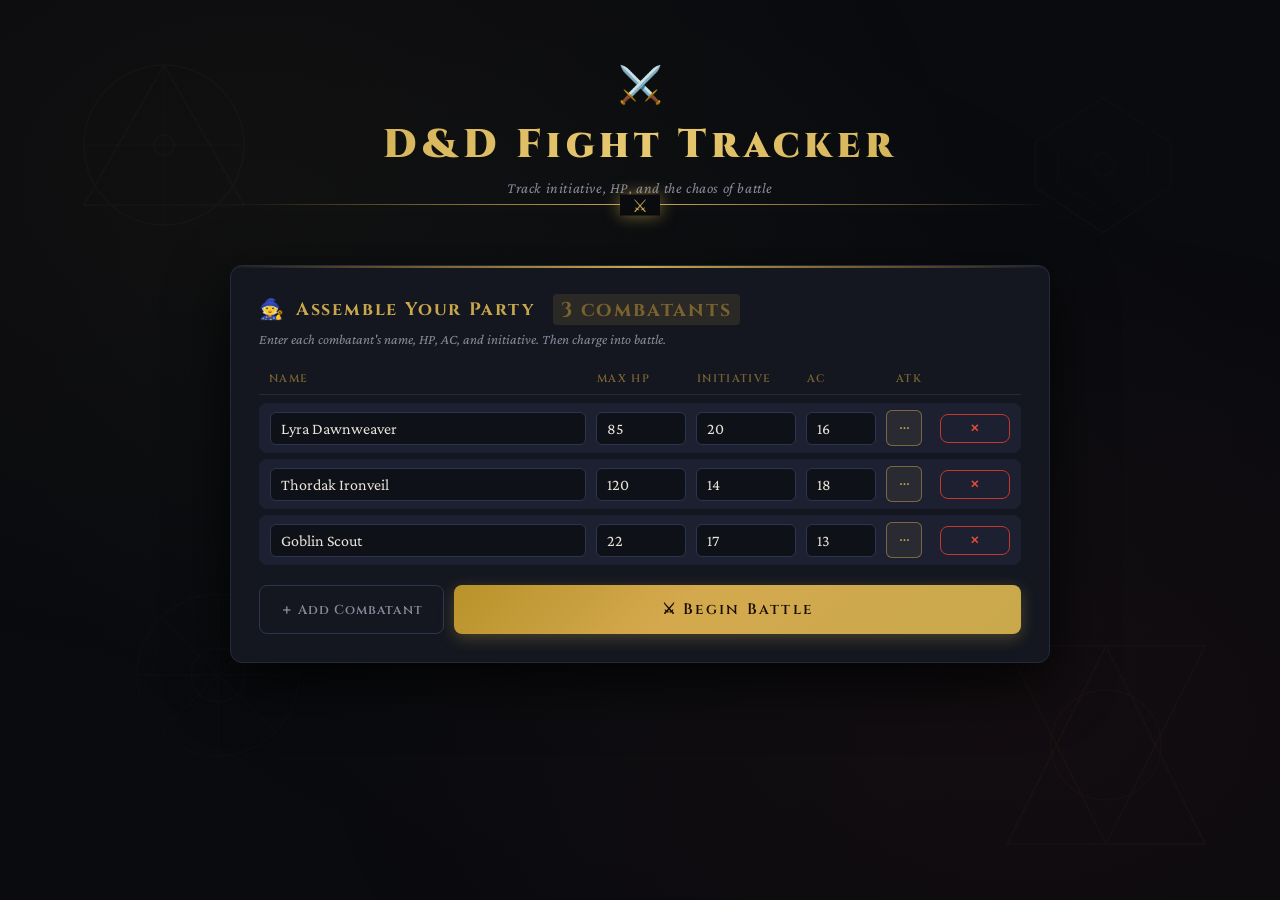
==== index.html @ e9889ac0 "webpage structure" ====
<!DOCTYPE html>
<html lang="en">
<head>
<meta charset="UTF-8">
<meta name="viewport" content="width=device-width, initial-scale=1.0">
<title>D&D Fight Tracker — Setup</title>
<link rel="preconnect" href="https://fonts.googleapis.com">
<link href="https://fonts.googleapis.com/css2?family=Cinzel:wght@400;600;700;900&family=Crimson+Pro:ital,wght@0,300;0,400;0,600;1,300;1,400&display=swap" rel="stylesheet">
<link rel="stylesheet" href="css/common.css">
<link rel="stylesheet" href="css/setup.css">
</head>
<body>

<div class="rune-bg">
  <svg viewBox="0 0 200 200" xmlns="http://www.w3.org/2000/svg">
    <circle cx="100" cy="100" r="80" fill="none" stroke="#c9a84c" stroke-width="1.5"/>
    <polygon points="100,20 180,160 20,160" fill="none" stroke="#c9a84c" stroke-width="1.5"/>
    <circle cx="100" cy="100" r="10" fill="none" stroke="#c9a84c" stroke-width="1.5"/>
    <line x1="100" y1="20" x2="100" y2="180" stroke="#c9a84c" stroke-width="0.8"/>
    <line x1="20" y1="100" x2="180" y2="100" stroke="#c9a84c" stroke-width="0.8"/>
  </svg>
  <svg viewBox="0 0 200 200" xmlns="http://www.w3.org/2000/svg">
    <polygon points="100,10 190,70 190,130 100,190 10,130 10,70" fill="none" stroke="#c9a84c" stroke-width="1.5"/>
    <polygon points="100,40 160,78 160,122 100,160 40,122 40,78" fill="none" stroke="#c9a84c" stroke-width="1"/>
    <circle cx="100" cy="100" r="15" fill="none" stroke="#c9a84c" stroke-width="1.5"/>
  </svg>
  <svg viewBox="0 0 200 200" xmlns="http://www.w3.org/2000/svg">
    <circle cx="100" cy="100" r="90" fill="none" stroke="#c9a84c" stroke-width="1"/>
    <line x1="10" y1="100" x2="190" y2="100" stroke="#c9a84c" stroke-width="1"/>
    <line x1="100" y1="10" x2="100" y2="190" stroke="#c9a84c" stroke-width="1"/>
    <line x1="37" y1="37" x2="163" y2="163" stroke="#c9a84c" stroke-width="1"/>
    <line x1="163" y1="37" x2="37" y2="163" stroke="#c9a84c" stroke-width="1"/>
    <circle cx="100" cy="100" r="30" fill="none" stroke="#c9a84c" stroke-width="1"/>
  </svg>
  <svg viewBox="0 0 200 200" xmlns="http://www.w3.org/2000/svg">
    <polygon points="100,10 190,190 10,190" fill="none" stroke="#c9a84c" stroke-width="1.5"/>
    <polygon points="100,190 10,10 190,10" fill="none" stroke="#c9a84c" stroke-width="1.5"/>
    <circle cx="100" cy="100" r="50" fill="none" stroke="#c9a84c" stroke-width="1"/>
  </svg>
</div>

<div id="app">
  <header class="app-header">
    <span class="sigil">⚔️</span>
    <h1>D&D Fight Tracker</h1>
    <p>Track initiative, HP, and the chaos of battle</p>
    <div class="divider"></div>
  </header>

  <div id="view-setup" class="view active">
    <div class="panel">
      <div class="panel-title">
        <span>🧙</span> Assemble Your Party
        <span id="char-count-badge" class="char-count-badge">0 combatants</span>
      </div>
      <div class="panel-sub">Enter each combatant's name, HP, AC, and initiative. Then charge into battle.</div>

      <div class="char-table-head">
        <span>Name</span>
        <span>Max HP</span>
        <span>Initiative</span>
        <span>AC</span>
        <span style="text-align:center;">Atk</span>
        <span></span>
      </div>

      <div id="char-rows" class="char-rows"></div>

      <div class="btn-row">
        <button class="btn btn-ghost" onclick="addCharRow()">＋ Add Combatant</button>
        <button class="btn btn-gold btn-wide" onclick="startFight()" style="flex:1;">
          ⚔ Begin Battle
        </button>
      </div>
    </div>
  </div>

  <div id="view-attacks" class="view">
    <div class="panel">
      <button class="attacks-back-btn" onclick="closeAttacksView()">← Back to Party</button>
      <div class="panel-title"><span>🗡</span> Attacks for <span id="attacks-char-name" style="color:var(--gold2); font-style:italic;"></span></div>
      <div class="panel-sub">Define attacks with dice rolls. Each attack rolls its dice and adds the bonus.</div>

      <div id="attack-list" class="attack-list"></div>

      <button class="btn btn-ghost" onclick="addAttackRow()">＋ Add Attack</button>
    </div>
  </div>
</div>

<div class="toast" id="toast"></div>

<script src="js/common.js"></script>
<script src="js/setup.js"></script>
</body>
</html>
---- css/common.css ----
/* --- DESIGN SYSTEM: Colors, Fonts, & Globals --- */
:root {
  --bg: #0a0b0f;
  --bg2: #0f1118;
  --surface: #141720;
  --surface2: #1c2030;
  --border: #252a3a;
  --border2: #2e3450;
  --gold: #c9a84c;
  --gold2: #e8c870;
  --gold-dim: #7a6230;
  --crimson: #c0392b;
  --crimson2: #e74c3c;
  --emerald: #1a6b4a;
  --emerald2: #27ae60;
  --text: #e8e4d8;
  --text-muted: #8a8a9a;
  --text-dim: #555570;
  --hp-bar: #27ae60;
  --hp-low: #f39c12;
  --hp-crit: #c0392b;
  --shadow: 0 20px 60px rgba(0,0,0,0.8);
  --glow-gold: 0 0 20px rgba(201,168,76,0.3);
  --glow-crimson: 0 0 20px rgba(192,57,43,0.4);
}

* { box-sizing: border-box; margin: 0; padding: 0; }

body {
  background: var(--bg);
  color: var(--text);
  font-family: 'Crimson Pro', Georgia, serif;
  font-size: 17px;
  min-height: 100vh;
  overflow-x: hidden;
}

body::before {
  content: '';
  position: fixed; inset: 0;
  background:
    radial-gradient(ellipse at 20% 20%, rgba(201,168,76,0.04) 0%, transparent 50%),
    radial-gradient(ellipse at 80% 80%, rgba(192,57,43,0.05) 0%, transparent 50%),
    radial-gradient(ellipse at 50% 50%, rgba(26,107,74,0.03) 0%, transparent 70%);
  pointer-events: none;
  z-index: 0;
}

.rune-bg {
  position: fixed; inset: 0;
  pointer-events: none;
  z-index: 0;
  overflow: hidden;
}

.rune-bg svg {
  position: absolute;
  opacity: 0.03;
  animation: runeFloat 20s ease-in-out infinite;
}

.rune-bg svg:nth-child(1) { top: 5%; left: 5%; width: 200px; animation-delay: 0s; }
.rune-bg svg:nth-child(2) { top: 10%; right: 8%; width: 150px; animation-delay: -7s; }
.rune-bg svg:nth-child(3) { bottom: 15%; left: 10%; width: 180px; animation-delay: -14s; }
.rune-bg svg:nth-child(4) { bottom: 5%; right: 5%; width: 220px; animation-delay: -3s; }

@keyframes runeFloat {
  0%, 100% { transform: translateY(0) rotate(0deg); opacity: 0.03; }
  50% { transform: translateY(-20px) rotate(5deg); opacity: 0.06; }
}

#app {
  position: relative;
  z-index: 1;
  max-width: 860px;
  margin: 0 auto;
  padding: 24px 20px 60px;
  min-height: 100vh;
}

.app-header {
  text-align: center;
  padding: 40px 0 32px;
  animation: fadeDown 0.6s ease both;
}

.app-header .sigil {
  font-size: 36px;
  margin-bottom: 12px;
  display: block;
  animation: sigil-pulse 3s ease-in-out infinite;
}

@keyframes sigil-pulse {
  0%, 100% { filter: drop-shadow(0 0 6px rgba(201,168,76,0.5)); }
  50% { filter: drop-shadow(0 0 18px rgba(201,168,76,0.9)); }
}

.app-header h1 {
  font-family: 'Cinzel', serif;
  font-size: clamp(24px, 5vw, 40px);
  font-weight: 900;
  letter-spacing: 0.12em;
  background: linear-gradient(135deg, var(--gold) 0%, var(--gold2) 50%, var(--gold) 100%);
  -webkit-background-clip: text;
  -webkit-text-fill-color: transparent;
  background-clip: text;
  text-shadow: none;
  margin-bottom: 8px;
}

.app-header p {
  color: var(--text-muted);
  font-style: italic;
  font-size: 15px;
  letter-spacing: 0.04em;
}

.divider {
  width: 100%;
  height: 1px;
  background: linear-gradient(90deg, transparent, var(--gold-dim), var(--gold), var(--gold-dim), transparent);
  margin: 8px 0 28px;
  position: relative;
}

.divider::after {
  content: '⚔';
  position: absolute;
  left: 50%;
  top: 50%;
  transform: translate(-50%, -50%);
  font-size: 18px;
  background: var(--bg);
  padding: 0 12px;
  color: var(--gold);
  filter: drop-shadow(0 0 8px rgba(201,168,76,0.6));
}

.panel {
  background: var(--surface);
  border: 1px solid var(--border);
  border-radius: 12px;
  padding: 28px;
  box-shadow: var(--shadow), inset 0 1px 0 rgba(255,255,255,0.04);
  position: relative;
  overflow: hidden;
}

.panel::before {
  content: '';
  position: absolute; top: 0; left: 0; right: 0;
  height: 2px;
  background: linear-gradient(90deg, transparent, var(--gold-dim), var(--gold), var(--gold-dim), transparent);
}

.panel-title {
  font-family: 'Cinzel', serif;
  font-size: 18px;
  font-weight: 700;
  color: var(--gold);
  letter-spacing: 0.1em;
  margin-bottom: 6px;
  display: flex;
  align-items: center;
  gap: 10px;
}

.panel-title span { font-size: 20px; }

.panel-sub {
  color: var(--text-muted);
  font-size: 14px;
  font-style: italic;
  margin-bottom: 24px;
}

@keyframes fadeDown {
  from { opacity: 0; transform: translateY(-20px); }
  to { opacity: 1; transform: translateY(0); }
}

@keyframes viewIn {
  from { opacity: 0; transform: translateY(16px) scale(0.98); }
  to { opacity: 1; transform: translateY(0) scale(1); }
}

input[type="text"], input[type="number"] {
  background: var(--bg2);
  border: 1px solid var(--border2);
  border-radius: 6px;
  color: var(--text);
  font-family: 'Crimson Pro', serif;
  font-size: 16px;
  padding: 7px 10px;
  width: 100%;
  transition: border-color 0.2s, box-shadow 0.2s, background 0.2s;
  outline: none;
}

input[type="text"]::placeholder, input[type="number"]::placeholder {
  color: var(--text-dim);
  font-style: italic;
}

input:focus {
  border-color: var(--gold-dim);
  box-shadow: 0 0 0 2px rgba(201,168,76,0.15);
  background: var(--surface);
}

input[type="number"] { -moz-appearance: textfield; appearance: textfield; }
input[type="number"]::-webkit-inner-spin-button,
input[type="number"]::-webkit-outer-spin-button { -webkit-appearance: none; }

.btn {
  font-family: 'Cinzel', serif;
  font-size: 13px;
  font-weight: 600;
  letter-spacing: 0.08em;
  border: none;
  border-radius: 8px;
  padding: 10px 20px;
  cursor: pointer;
  transition: transform 0.15s, box-shadow 0.15s, filter 0.15s;
  position: relative;
  overflow: hidden;
  white-space: nowrap;
}

.btn::after {
  content: '';
  position: absolute; inset: 0;
  background: rgba(255,255,255,0);
  transition: background 0.15s;
}

.btn:hover::after { background: rgba(255,255,255,0.06); }
.btn:active { transform: scale(0.97); }

.btn-gold {
  background: linear-gradient(135deg, #b8922a 0%, #d4a94e 40%, #c9a84c 100%);
  color: #1a0f00;
  box-shadow: 0 4px 16px rgba(201,168,76,0.3);
}

.btn-gold:hover {
  box-shadow: 0 6px 24px rgba(201,168,76,0.5);
  transform: translateY(-1px);
}

.btn-ghost {
  background: transparent;
  color: var(--text-muted);
  border: 1px solid var(--border2);
}

.btn-ghost:hover {
  color: var(--text);
  border-color: var(--gold-dim);
}

.btn-crimson {
  background: transparent;
  color: var(--crimson2);
  border: 1px solid var(--crimson);
  font-size: 12px;
  padding: 7px 14px;
}

.btn-crimson:hover {
  background: rgba(192,57,43,0.12);
  box-shadow: 0 0 12px rgba(192,57,43,0.2);
}

.btn-sm {
  font-size: 11px;
  padding: 6px 12px;
  letter-spacing: 0.06em;
}

.btn-wide {
  width: 100%;
  text-align: center;
  padding: 14px;
  font-size: 15px;
  letter-spacing: 0.15em;
}

.btn-row {
  display: flex;
  gap: 10px;
  margin-top: 20px;
  flex-wrap: wrap;
}

.char-count-badge {
  font-family: 'Cinzel', serif;
  font-size: 11px;
  background: rgba(201,168,76,0.12);
  color: var(--gold-dim);
  border-radius: 4px;
  padding: 2px 8px;
  margin-left: 8px;
  vertical-align: middle;
}

.toast {
  position: fixed;
  bottom: 30px;
  left: 50%;
  transform: translateX(-50%) translateY(80px);
  background: var(--surface2);
  border: 1px solid var(--border2);
  border-radius: 8px;
  padding: 10px 24px;
  font-family: 'Crimson Pro', serif;
  font-size: 15px;
  color: var(--text);
  z-index: 999;
  transition: transform 0.4s cubic-bezier(0.22,1,0.36,1), opacity 0.4s;
  opacity: 0;
  pointer-events: none;
  box-shadow: 0 10px 40px rgba(0,0,0,0.6);
}

.toast.show {
  transform: translateX(-50%) translateY(0);
  opacity: 1;
}

.toast.error { border-color: var(--crimson); color: var(--crimson2); }
.toast.success { border-color: var(--gold-dim); color: var(--gold); }
---- css/setup.css ----
/* ─── VIEWS (setup page only) ─── */
.view { display: none; animation: viewIn 0.5s cubic-bezier(0.22, 1, 0.36, 1) both; }
.view.active { display: block; }

/* ─── CHARACTER INPUT TABLE ─── */
.char-table-head {
  display: grid;
  grid-template-columns: 1fr 90px 100px 70px 44px 70px;
  gap: 10px;
  padding: 0 10px 8px;
  border-bottom: 1px solid var(--border);
  margin-bottom: 4px;
}

.char-table-head span {
  font-family: 'Cinzel', serif;
  font-size: 11px;
  font-weight: 600;
  color: var(--gold-dim);
  text-transform: uppercase;
  letter-spacing: 0.12em;
}

.char-rows { display: flex; flex-direction: column; gap: 6px; margin: 8px 0 20px; }

.char-row {
  display: grid;
  grid-template-columns: 1fr 90px 100px 70px 44px 70px;
  gap: 10px;
  align-items: center;
  animation: rowSlideIn 0.35s cubic-bezier(0.22, 1, 0.36, 1) both;
  background: var(--surface2);
  border-radius: 8px;
  padding: 6px 10px;
  border: 1px solid transparent;
  transition: border-color 0.2s, box-shadow 0.2s;
}

.char-row:hover { border-color: var(--border2); }

@keyframes rowSlideIn {
  from { opacity: 0; transform: translateX(-14px); }
  to { opacity: 1; transform: translateX(0); }
}

@keyframes rowSlideOut {
  from { opacity: 1; transform: translateX(0) scaleY(1); max-height: 60px; margin-bottom: 6px; }
  to { opacity: 0; transform: translateX(14px) scaleY(0); max-height: 0; margin-bottom: 0; padding: 0; }
}

.char-row.removing {
  animation: rowSlideOut 0.3s ease forwards;
  overflow: hidden;
}

.btn-dots {
  background: transparent;
  border: 1px solid var(--border2);
  border-radius: 6px;
  color: var(--gold-dim);
  font-size: 16px;
  line-height: 1;
  padding: 0;
  width: 36px;
  height: 36px;
  cursor: pointer;
  display: flex;
  align-items: center;
  justify-content: center;
  transition: all 0.2s;
  letter-spacing: -1px;
}

.btn-dots:hover {
  border-color: var(--gold-dim);
  color: var(--gold);
  background: rgba(201,168,76,0.08);
  box-shadow: 0 0 10px rgba(201,168,76,0.15);
}

.btn-dots.has-attacks {
  border-color: rgba(201,168,76,0.5);
  color: var(--gold);
  background: rgba(201,168,76,0.08);
}

/* ─── ATTACKS VIEW ─── */
.attacks-back-btn {
  display: flex;
  align-items: center;
  gap: 8px;
  background: transparent;
  border: none;
  color: var(--text-muted);
  font-family: 'Cinzel', serif;
  font-size: 12px;
  letter-spacing: 0.08em;
  cursor: pointer;
  padding: 4px 0 16px;
  transition: color 0.2s;
}

.attacks-back-btn:hover { color: var(--gold); }

.attack-list { display: flex; flex-direction: column; gap: 10px; margin: 20px 0; }

.attack-row {
  display: grid;
  grid-template-columns: 70px 1fr 80px 80px 44px;
  gap: 10px;
  align-items: center;
  background: var(--surface2);
  border: 1px solid var(--border2);
  border-radius: 8px;
  padding: 10px 12px;
  animation: rowSlideIn 0.3s cubic-bezier(0.22, 1, 0.36, 1) both;
}

.attack-row-label {
  font-family: 'Cinzel', serif;
  font-size: 10px;
  color: var(--text-dim);
  text-transform: uppercase;
  letter-spacing: 0.1em;
  margin-bottom: 4px;
}

select {
  background: var(--bg2);
  border: 1px solid var(--border2);
  border-radius: 6px;
  color: var(--text);
  font-family: 'Crimson Pro', serif;
  font-size: 16px;
  padding: 7px 10px;
  width: 100%;
  outline: none;
  cursor: pointer;
  transition: border-color 0.2s, box-shadow 0.2s;
  -webkit-appearance: none;
  appearance: none;
  background-image: url("data:image/svg+xml,%3Csvg xmlns='http://www.w3.org/2000/svg' width='12' height='8' viewBox='0 0 12 8'%3E%3Cpath d='M1 1l5 5 5-5' stroke='%238a8a9a' stroke-width='1.5' fill='none' stroke-linecap='round'/%3E%3C/svg%3E");
  background-repeat: no-repeat;
  background-position: right 10px center;
  padding-right: 30px;
}

select:focus { border-color: var(--gold-dim); box-shadow: 0 0 0 2px rgba(201,168,76,0.15); }
select option { background: #1a1628; }

@media (max-width: 600px) {
  .char-table-head { grid-template-columns: 1fr 70px 80px 56px 36px 60px; }
  .char-row { grid-template-columns: 1fr 70px 80px 56px 36px 60px; }
  .attack-row { grid-template-columns: 60px 1fr 70px 70px 36px; }
}
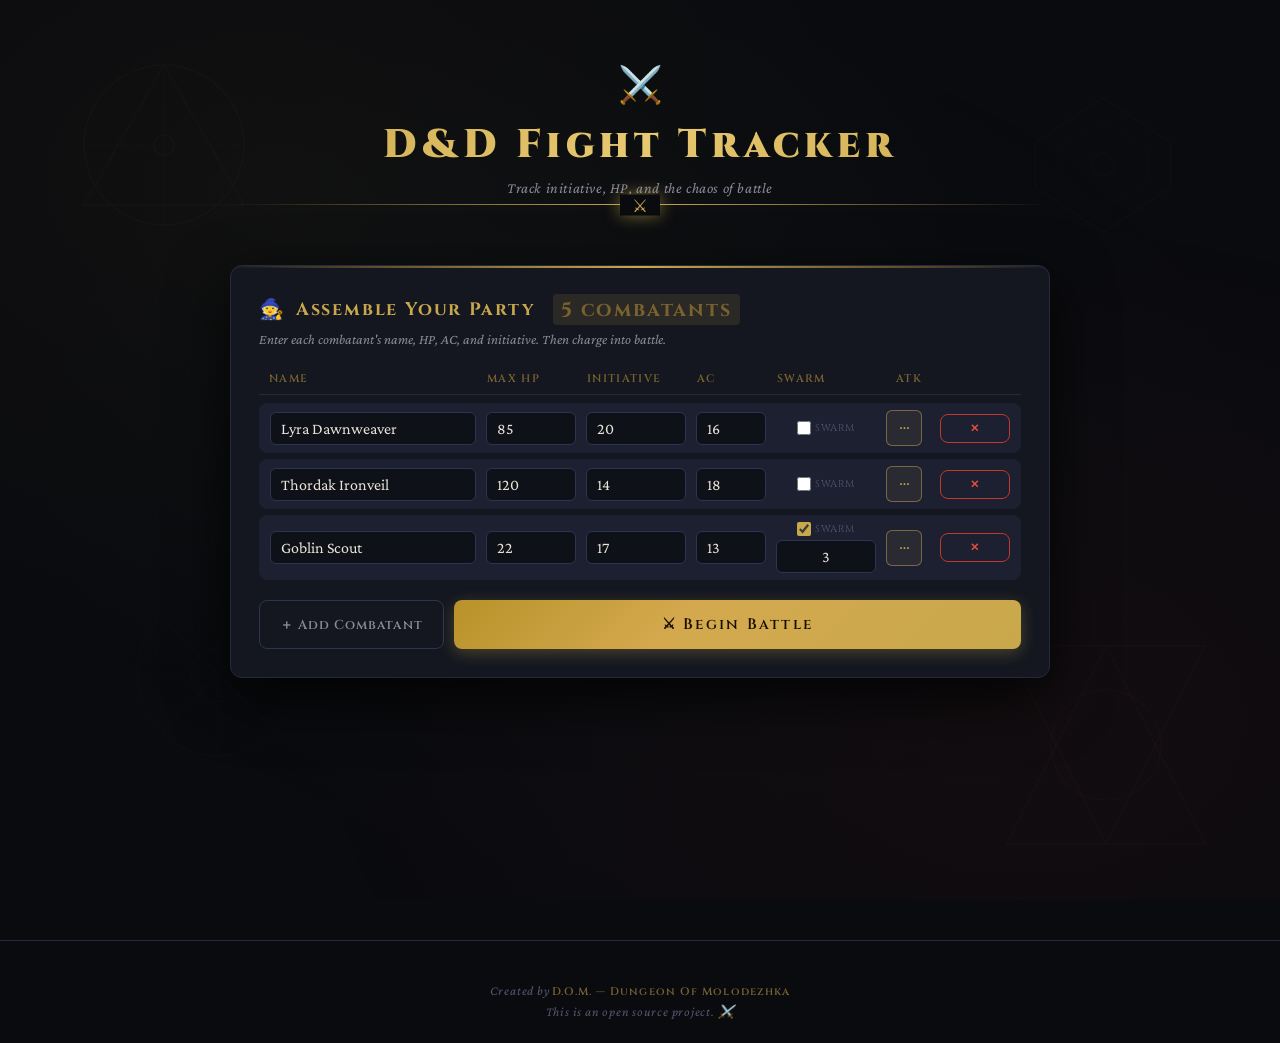
==== commit aa3d3ed9: "Adds swarm combatants feature with UI enhancements Enables users to create and manage multiple copie" ====
--- a/index.html
+++ b/index.html
@@ -60,6 +60,7 @@
         <span>Max HP</span>
         <span>Initiative</span>
         <span>AC</span>
+        <span>Swarm</span>
         <span style="text-align:center;">Atk</span>
         <span></span>
       </div>
@@ -90,6 +91,13 @@
 
 <div class="toast" id="toast"></div>
 
+<footer class="app-footer">
+  <p>
+    Created by <span class="footer-em">D.O.M. — Dungeon Of Molodezhka</span><br>
+    This is an open source project. ⚔️
+  </p>
+</footer>
+
 <script src="js/common.js"></script>
 <script src="js/setup.js"></script>
 </body>
--- a/css/common.css
+++ b/css/common.css
@@ -137,6 +137,32 @@
   filter: drop-shadow(0 0 8px rgba(201,168,76,0.6));
 }
 
+/* --- Footer / Credits --- */
+.app-footer {
+  text-align: center;
+  padding: 40px 0 20px;
+  margin-top: 40px;
+  border-top: 1px solid var(--border);
+  position: relative;
+}
+
+.app-footer p {
+  font-size: 13px;
+  color: var(--text-dim);
+  font-style: italic;
+  letter-spacing: 0.06em;
+  line-height: 1.6;
+}
+
+.app-footer .footer-em {
+  color: var(--gold-dim);
+  font-style: normal;
+  font-family: 'Cinzel', serif;
+  font-size: 11px;
+  font-weight: 600;
+  letter-spacing: 0.1em;
+}
+
 .panel {
   background: var(--surface);
   border: 1px solid var(--border);
--- a/css/setup.css
+++ b/css/setup.css
@@ -5,7 +5,7 @@
 /* ─── CHARACTER INPUT TABLE ─── */
 .char-table-head {
   display: grid;
-  grid-template-columns: 1fr 90px 100px 70px 44px 70px;
+  grid-template-columns: 1fr 90px 100px 70px 100px 44px 70px;
   gap: 10px;
   padding: 0 10px 8px;
   border-bottom: 1px solid var(--border);
@@ -25,7 +25,7 @@
 
 .char-row {
   display: grid;
-  grid-template-columns: 1fr 90px 100px 70px 44px 70px;
+  grid-template-columns: 1fr 90px 100px 70px 100px 44px 70px;
   gap: 10px;
   align-items: center;
   animation: rowSlideIn 0.35s cubic-bezier(0.22, 1, 0.36, 1) both;
@@ -82,6 +82,44 @@
   border-color: rgba(201,168,76,0.5);
   color: var(--gold);
   background: rgba(201,168,76,0.08);
+}
+
+.swarm-cell {
+  display: flex;
+  flex-direction: column;
+  align-items: center;
+  gap: 4px;
+}
+
+.swarm-check {
+  display: flex;
+  align-items: center;
+  gap: 4px;
+  font-family: 'Cinzel', serif;
+  font-size: 10px;
+  color: var(--text-dim);
+  text-transform: uppercase;
+  letter-spacing: 0.06em;
+  cursor: pointer;
+  white-space: nowrap;
+}
+
+.swarm-check input[type="checkbox"] {
+  width: 14px;
+  height: 14px;
+  accent-color: var(--gold);
+  cursor: pointer;
+}
+
+.swarm-count {
+  width: 52px;
+  text-align: center;
+  padding: 5px 4px;
+  font-size: 14px;
+}
+
+.swarm-count[hidden] {
+  display: none;
 }
 
 /* ─── ATTACKS VIEW ─── */
@@ -149,7 +187,7 @@
 select option { background: #1a1628; }
 
 @media (max-width: 600px) {
-  .char-table-head { grid-template-columns: 1fr 70px 80px 56px 36px 60px; }
-  .char-row { grid-template-columns: 1fr 70px 80px 56px 36px 60px; }
+  .char-table-head { grid-template-columns: 1fr 70px 80px 56px 88px 36px 60px; }
+  .char-row { grid-template-columns: 1fr 70px 80px 56px 88px 36px 60px; }
   .attack-row { grid-template-columns: 60px 1fr 70px 70px 36px; }
 }
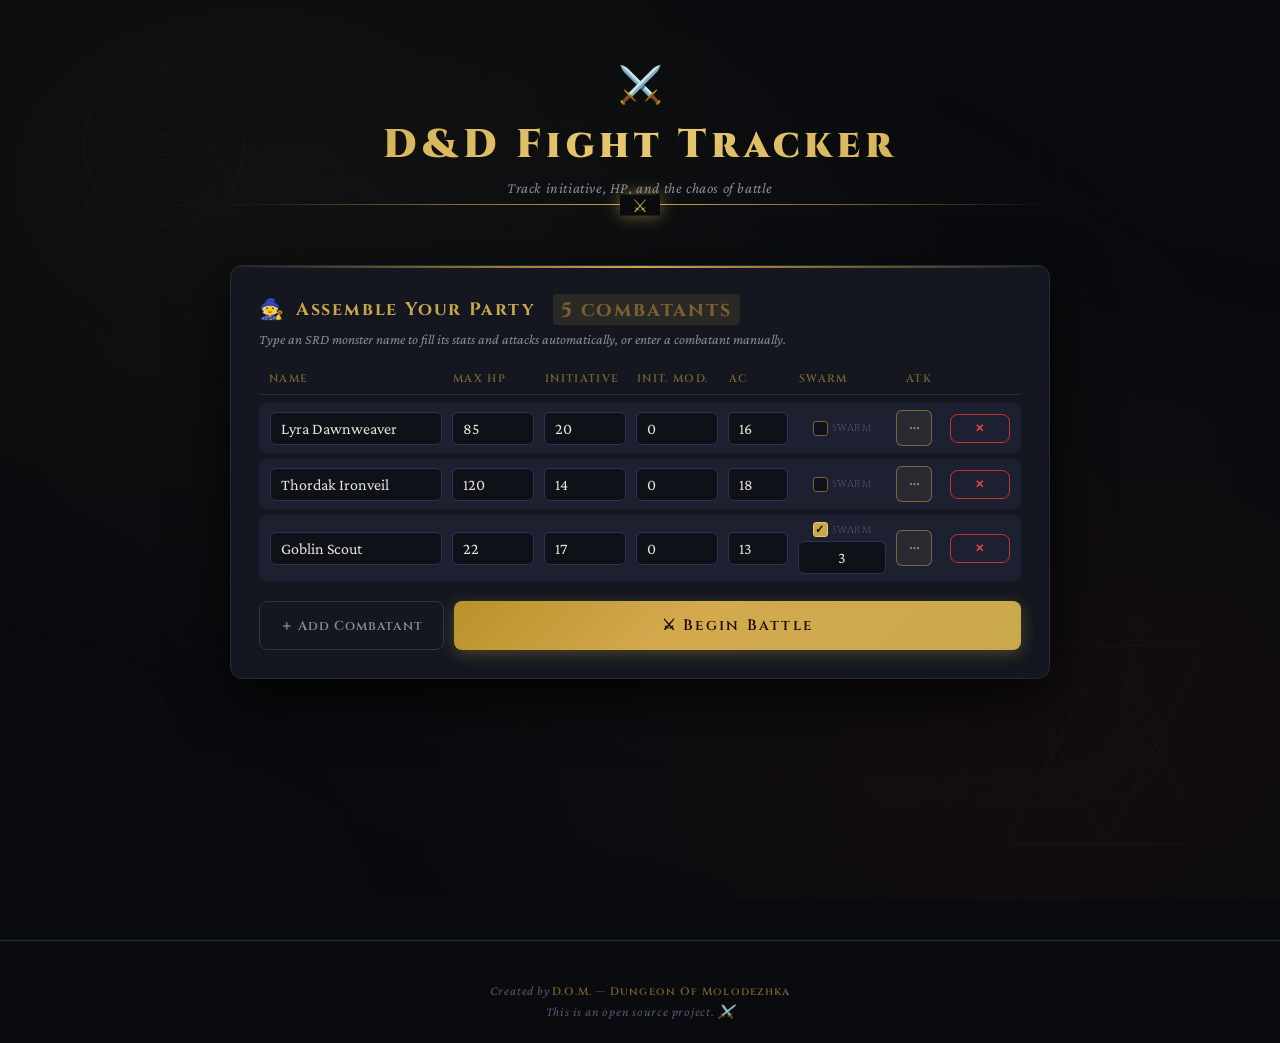
==== commit fbd7b245: "DnD5e API integration" ====
--- a/index.html
+++ b/index.html
@@ -53,12 +53,13 @@
         <span>🧙</span> Assemble Your Party
         <span id="char-count-badge" class="char-count-badge">0 combatants</span>
       </div>
-      <div class="panel-sub">Enter each combatant's name, HP, AC, and initiative. Then charge into battle.</div>
+      <div class="panel-sub">Type an SRD monster name to fill its stats and attacks automatically, or enter a combatant manually.</div>
 
       <div class="char-table-head">
         <span>Name</span>
         <span>Max HP</span>
         <span>Initiative</span>
+        <span>Init. Mod.</span>
         <span>AC</span>
         <span>Swarm</span>
         <span style="text-align:center;">Atk</span>
--- a/css/setup.css
+++ b/css/setup.css
@@ -5,7 +5,7 @@
 /* ─── CHARACTER INPUT TABLE ─── */
 .char-table-head {
   display: grid;
-  grid-template-columns: 1fr 90px 100px 70px 100px 44px 70px;
+  grid-template-columns: minmax(140px, 1fr) 82px 82px 82px 60px 88px 44px 60px;
   gap: 10px;
   padding: 0 10px 8px;
   border-bottom: 1px solid var(--border);
@@ -25,7 +25,7 @@
 
 .char-row {
   display: grid;
-  grid-template-columns: 1fr 90px 100px 70px 100px 44px 70px;
+  grid-template-columns: minmax(140px, 1fr) 82px 82px 82px 60px 88px 44px 60px;
   gap: 10px;
   align-items: center;
   animation: rowSlideIn 0.35s cubic-bezier(0.22, 1, 0.36, 1) both;
@@ -37,6 +37,8 @@
 }
 
 .char-row:hover { border-color: var(--border2); }
+.char-row.monster-loading { border-color: var(--gold-dim); box-shadow: 0 0 12px rgba(201,168,76,0.12); }
+.char-row.monster-loaded { border-color: rgba(74, 158, 110, 0.5); }
 
 @keyframes rowSlideIn {
   from { opacity: 0; transform: translateX(-14px); }
@@ -105,9 +107,46 @@
 }
 
 .swarm-check input[type="checkbox"] {
-  width: 14px;
-  height: 14px;
-  accent-color: var(--gold);
+  position: absolute;
+  opacity: 0;
+  pointer-events: none;
+}
+
+.swarm-check span {
+  display: inline-flex;
+  align-items: center;
+  gap: 4px;
+}
+
+.swarm-check span::before {
+  content: '';
+  width: 13px;
+  height: 13px;
+  display: inline-flex;
+  align-items: center;
+  justify-content: center;
+  border: 1px solid var(--gold-dim);
+  border-radius: 3px;
+  background: var(--bg2);
+  color: var(--bg);
+  font-size: 11px;
+  font-weight: 900;
+  transition: all 0.18s ease;
+}
+
+.swarm-check input[type="checkbox"]:checked + span::before {
+  content: '✓';
+  background: var(--gold);
+  border-color: var(--gold2);
+}
+
+.swarm-check:focus-within span::before {
+  outline: 2px solid rgba(232,200,112,0.4);
+  outline-offset: 2px;
+}
+
+.swarm-check:hover span::before {
+  border-color: var(--gold);
   cursor: pointer;
 }
 
@@ -187,7 +226,7 @@
 select option { background: #1a1628; }
 
 @media (max-width: 600px) {
-  .char-table-head { grid-template-columns: 1fr 70px 80px 56px 88px 36px 60px; }
-  .char-row { grid-template-columns: 1fr 70px 80px 56px 88px 36px 60px; }
+  .char-table-head { grid-template-columns: minmax(120px, 1fr) 64px 64px 64px 52px 76px 36px 52px; }
+  .char-row { grid-template-columns: minmax(120px, 1fr) 64px 64px 64px 52px 76px 36px 52px; }
   .attack-row { grid-template-columns: 60px 1fr 70px 70px 36px; }
 }
